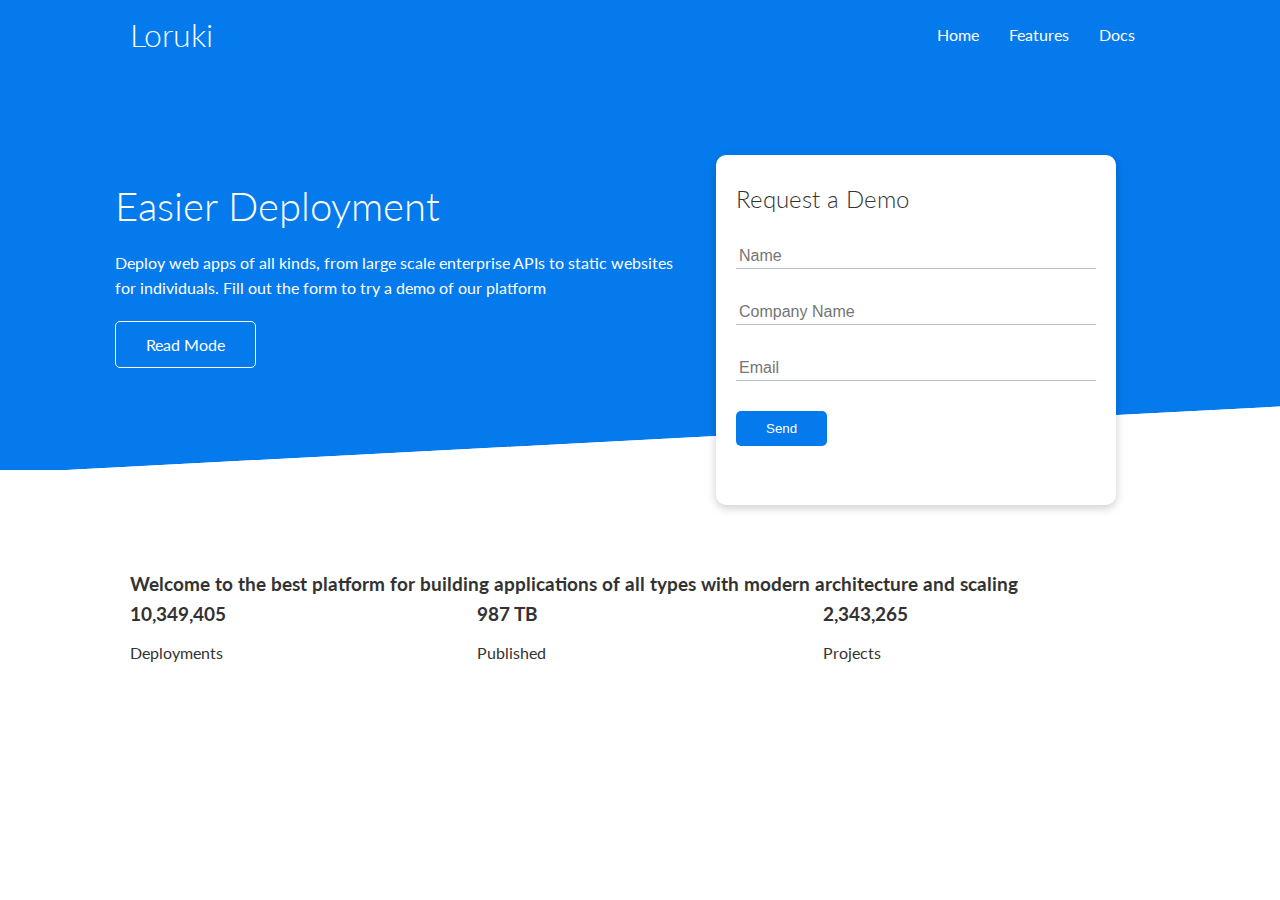
==== index.html @ 681458d2 "First commit with all images, Header/Navbar and Showcase sections" ====
<!DOCTYPE html>
<html lang="en">
<head>
	<meta charset="UTF-8">
	<meta http-equiv="X-UA-Compatible" content="IE=edge">
	<meta name="viewport" content="width=device-width, initial-scale=1.0">
	<link rel="stylesheet" href="https://cdnjs.cloudflare.com/ajax/libs/font-awesome/6.1.2/css/all.min.css" integrity="sha512-1sCRPdkRXhBV2PBLUdRb4tMg1w2YPf37qatUFeS7zlBy7jJI8Lf4VHwWfZZfpXtYSLy85pkm9GaYVYMfw5BC1A==" crossorigin="anonymous" referrerpolicy="no-referrer" />
	<link rel="stylesheet" href="css/style.css">
	<title>Loruki | Cloud Hosting For Everyone</title>
</head>
<body>
	<!-- Navbar -->
	<div class="navbar">
		<div class="container flex">
			<h1 class="logo">Loruki</h1>
			<nav>
				<ul>
					<li><a href="index.html">Home</a></li>
					<li><a href="features.html">Features</a></li>
					<li><a href="docs.html">Docs</a></li>
				</ul>
			</nav>
		</div>
	</div>

	<!-- Header -->
	<section class="showcase">
		<div class="container grid">
			<div class="showcase-text">
				<h1>Easier Deployment</h1>
				<p>Deploy web apps of all kinds, from large scale enterprise APIs to static websites for individuals. Fill out the form to try a demo of our platform</p>
				<a href="features.html" class="btn btn-outline">Read Mode</a>
			</div>
		
			<div class="showcase-form card">
				<h2>Request a Demo</h2>
				<form>
					<div class="form-control">
						<input type="text" name="name" placeholder="Name" required>
					</div>
					<div class="form-control">
						<input type="text" name="company" placeholder="Company Name" required>
					</div>
					<div class="form-control">
						<input type="email" name="email" placeholder="Email" required>
					</div>
					<input type="submit" value="Send" class="btn btn-primary">
				</form>
			</div>
		</div>
	</section>

	<!-- Stats -->
	<section class="stats">
		<div class="container">
			<h3 class="stats-heading text-center my-1">
				Welcome to the best platform for building applications of all types with modern architecture and scaling 
			</h3>
			<div class="grid grid-3 text-center my-4">
				<div>
					<i class="fas fa-server fa-3x"></i>
					<h3>10,349,405</h3>
					<p class="text-secondary">Deployments</p>
				</div>
				<div>
					<i class="fas fa-upload fa-3x"></i>
					<h3>987 TB</h3>
					<p class="text-secondary">Published</p></div>
				<div>
					<i class="fas fa-project-diagram fa-3x"></i>
					<h3>2,343,265</h3>
					<p class="text-secondary">Projects</p></div>
			</div>
		</div>
	</section>

	<!-- Footer -->
	<footer>

	</footer>
</body>
</html>
---- css/style.css ----
@import url('https://fonts.googleapis.com/css2?family=Lato:wght@300&display=swap');

:root {
  --primary-color: #047aed;
}

* {
	box-sizing: border-box;
	padding: 0;
	margin: 0;
}

body {
	font-family: 'Lato', sans-serif;
	color: #333;
	line-height: 1.6;
}

ul {
	list-style-type: none;
}

a {
	text-decoration: none;
	color: #333;
}

h1,
h2 {
	font-weight: 300;
  line-height: 1.2;
  margin: 10px 0;
}

p {
  margin: 10px 0;
}

img {
  width: 100%;
}

/* Navbar */
.navbar {
  background-color: var(--primary-color);
  color: #fff;
  height: 70px;
  
}

.navbar ul {
  display: flex;
}

.navbar a {
  color: #fff;
  padding: 10px;
  margin: 0 5px;
}

.navbar a:hover {
  border-bottom: 2px #fff solid;
}

.navbar .flex {
  justify-content: space-between;
}

/* Showcase */
.showcase {
  height: 400px;
  background-color: var(--primary-color);
  color: #fff;
  position: relative;
}

.showcase h1 {
  font-size: 40px;
}

.showcase p {
  margin: 20px 0;
}

.showcase .grid {
  grid-template-columns: 55% 45%;
  gap: 30px;
  overflow: visible;
}

.showcase-form{
  position: relative;
  top: 60px;
  height: 350px;
  width: 400px;
  padding: 40px;
  z-index: 100;
}

.showcase-form .form-control {
  margin: 30px 0;
}

.showcase-form input[type='text'],
.showcase-form input[type='email'] {
  border: none;
  border-bottom: 1px solid #b4becb;
  vertical-align: bottom;
  width: 100%;
  padding: 3px;
  font-size: 16px;
}

.showcase-form input:focus {
  outline: none;
}

.showcase::before,
.showcase::after {
  content: '';
  position: absolute;
  height: 100px;
  bottom: -70px;
  right: 0;
  left: 0;
  background-color: #fff;
  transform: skewY(-3deg);
  /* lines below maybe not needed */
  -webkit-transform: skewY(-3deg);
  -moz-transform: skewY(-3deg);
  -ms-transform: skewY(-3deg);
}

/* Stats */
.stats {
  padding-top: 100px;
}

/* Utilities */
.container {
  max-width: 1100px;
  margin: 0 auto;
  overflow: auto;
  padding: 0 40px;
}

.card {
  background-color: #fff;
  color: #333;
  border-radius: 10px;
  box-shadow: 0 3px 10px rgba(0, 0, 0, 0.2);
  padding: 20px;
  margin: 10px;
}

.btn {
  display: inline-block;
  padding: 10px 30px;
  cursor: pointer;
  background: var(--primary-color);
  color: #fff;
  border: none;
  border-radius: 5px;
}

.btn-outline {
  background-color:transparent;
  border: 1px solid #fff;
}

.btn:hover {
  transform: scale(.98);
}

.flex {
  display: flex;
  justify-content: center;
  align-items: center;
  height: 100%;
}

.grid {
  display: grid;
  grid-template-columns: repeat(2, 1fr);
  gap: 20px;
  justify-content: center;
  align-items: center;
  height: 100%;
}

.grid-3 {
  grid-template-columns: repeat(3, 1fr);
}
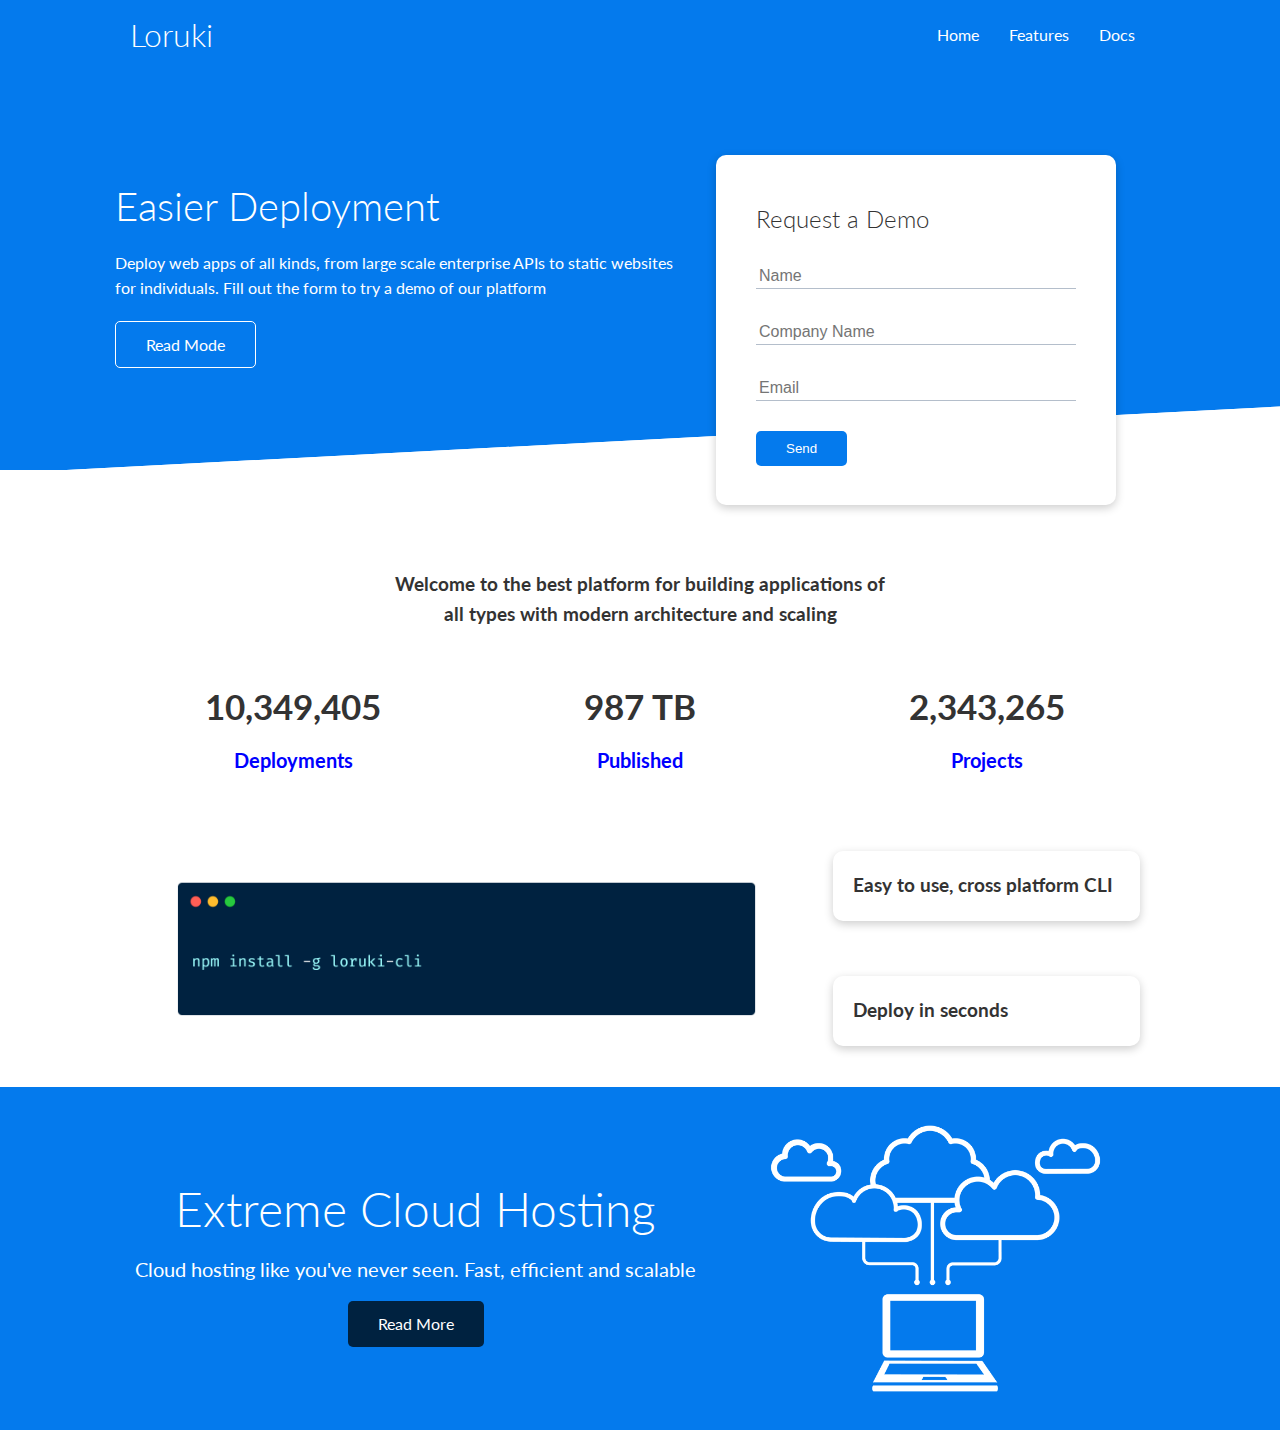
==== commit dfa87b0b: "Add Cli and Cloud sections" ====
--- a/index.html
+++ b/index.html
@@ -5,6 +5,7 @@
 	<meta http-equiv="X-UA-Compatible" content="IE=edge">
 	<meta name="viewport" content="width=device-width, initial-scale=1.0">
 	<link rel="stylesheet" href="https://cdnjs.cloudflare.com/ajax/libs/font-awesome/6.1.2/css/all.min.css" integrity="sha512-1sCRPdkRXhBV2PBLUdRb4tMg1w2YPf37qatUFeS7zlBy7jJI8Lf4VHwWfZZfpXtYSLy85pkm9GaYVYMfw5BC1A==" crossorigin="anonymous" referrerpolicy="no-referrer" />
+	<link rel="stylesheet" href="css/utilities.css">
 	<link rel="stylesheet" href="css/style.css">
 	<title>Loruki | Cloud Hosting For Everyone</title>
 </head>
@@ -23,7 +24,7 @@
 		</div>
 	</div>
 
-	<!-- Header -->
+	<!-- Showcase -->
 	<section class="showcase">
 		<div class="container grid">
 			<div class="showcase-text">
@@ -74,6 +75,31 @@
 		</div>
 	</section>
 
+	<!-- Cli -->
+	<section class="cli">
+		<div class="container grid">
+			<img src="images/cli.png" alt="">
+			<div class="card">
+				<h3>Easy to use, cross platform CLI</h3>
+			</div>
+			<div class="card">
+				<h3>Deploy in seconds</h3>
+			</div>
+		</div>
+	</section>
+
+	<!-- Cloud -->
+	<section class="cloud bg-primary my-2 py-2">
+		<div class="container grid">
+			<div class="text-center">
+				<h2 class="lg">Extreme Cloud Hosting</h2>
+				<p class="lead my-1">Cloud hosting like you've never seen. Fast, efficient and scalable</p>
+				<a href="features.html" class="btn btn-dark">Read More</a>
+			</div>
+			<img src="/images/cloud.png" alt="">
+		</div>
+	</section>
+
 	<!-- Footer -->
 	<footer>
 
--- a/css/utilities.css
+++ b/css/utilities.css
@@ -0,0 +1,187 @@
+.container {
+  max-width: 1100px;
+  margin: 0 auto;
+  overflow: auto;
+  padding: 0 40px;
+}
+
+.card {
+  background-color: #fff;
+  color: #333;
+  border-radius: 10px;
+  box-shadow: 0 3px 10px rgba(0, 0, 0, 0.2);
+  padding: 20px;
+  margin: 10px;
+}
+
+.btn {
+  display: inline-block;
+  padding: 10px 30px;
+  cursor: pointer;
+  background: var(--primary-color);
+  color: #fff;
+  border: none;
+  border-radius: 5px;
+}
+
+/* Backgrounds & colored buttons */
+
+.bg-primary,
+.btn-primary {
+  background: var(--primary-color);
+  color: #fff;
+}
+
+.bg-secondary,
+.btn-secondary {
+  background: var(--secondary-color);
+  color: #fff;
+}
+
+.bg-dark,
+.btn-dark {
+  background: var(--dark-color);
+  color: #fff;
+}
+
+.bg-light,
+.btn-light {
+  background: var(--light-color);
+  color: #333;
+}
+
+.btn-outline {
+  background-color:transparent;
+  border: 1px solid #fff;
+}
+
+.btn:hover {
+  transform: scale(.98);
+}
+
+/* Text sizes */
+.lead {
+  font-size: 20px;
+}
+
+.sm {
+  font-size: 1rem;
+}
+
+.md{
+  font-size: 2rem;
+}
+
+.lg {
+  font-size: 3rem;
+}
+
+.xl {
+  font-size: 4rem;
+}
+
+.text-center {
+  text-align: center;
+}
+
+.flex {
+  display: flex;
+  justify-content: center;
+  align-items: center;
+  height: 100%;
+}
+
+.grid {
+  display: grid;
+  grid-template-columns: repeat(2, 1fr);
+  gap: 20px;
+  justify-content: center;
+  align-items: center;
+  height: 100%;
+}
+
+.grid-3 {
+  grid-template-columns: repeat(3, 1fr);
+}
+
+/* Margin */
+.my-1 {
+  margin: 1rem 0;
+}
+
+.my-2 {
+  margin: 1.5rem 0;
+}
+
+.my-3 {
+  margin: 2rem 0;
+}
+
+.my-4 {
+  margin: 3rem 0;
+}
+
+.my-5 {
+  margin: 4rem 0;
+}
+
+.m-1 {
+  margin: 1rem;
+}
+
+.m-2 {
+  margin: 1.5rem;
+}
+
+.m-3 {
+  margin: 2rem;
+}
+
+.m-4 {
+  margin: 3rem;
+}
+
+.m-5 {
+  margin: 4rem;
+}
+
+/* Padding */
+.py-1 {
+  padding: 1rem 0;
+}
+
+.py-2 {
+  padding: 1.5rem 0;
+}
+
+.py-3 {
+  padding: 2rem 0;
+}
+
+.py-4 {
+  padding: 3rem 0;
+}
+
+.py-5 {
+  padding: 4rem 0;
+}
+
+.p-1 {
+  padding: 1rem;
+}
+
+.p-2 {
+  padding: 1.5rem;
+}
+
+.p-3 {
+  padding: 2rem;
+}
+
+.p-4 {
+  padding: 3rem;
+}
+
+.p-5 {
+  padding: 4rem;
+}--- a/css/style.css
+++ b/css/style.css
@@ -2,6 +2,9 @@
 
 :root {
   --primary-color: #047aed;
+  --secondary-color: #1c3fa8;
+  --dark-color: #002240;
+  --light-color: #f4f4f4;
 }
 
 * {
@@ -136,58 +139,34 @@
   padding-top: 100px;
 }
 
-/* Utilities */
-.container {
-  max-width: 1100px;
-  margin: 0 auto;
-  overflow: auto;
-  padding: 0 40px;
+.stats-heading {
+  max-width: 500px;
+  margin: auto;
 }
 
-.card {
-  background-color: #fff;
-  color: #333;
-  border-radius: 10px;
-  box-shadow: 0 3px 10px rgba(0, 0, 0, 0.2);
-  padding: 20px;
-  margin: 10px;
+.stats .grid h3{
+  font-size: 35px;
 }
 
-.btn {
-  display: inline-block;
-  padding: 10px 30px;
-  cursor: pointer;
-  background: var(--primary-color);
-  color: #fff;
-  border: none;
-  border-radius: 5px;
+.stats .grid p{
+  font-size: 20px;
+  font-weight: bold;
+  color: blue;
 }
 
-.btn-outline {
-  background-color:transparent;
-  border: 1px solid #fff;
+/* Cli */
+.cli .grid {
+  grid-template-columns: repeat(3, 1fr);
+  grid-template-rows: repeat(2, 1fr);
 }
 
-.btn:hover {
-  transform: scale(.98);
+.cli .grid > *:first-child {
+  /* grid-column: 1 / 3; -- Same as below */
+  grid-column: 1 / span 2;
+  grid-row: 1 / span 2;
 }
 
-.flex {
-  display: flex;
-  justify-content: center;
-  align-items: center;
-  height: 100%;
-}
-
-.grid {
-  display: grid;
-  grid-template-columns: repeat(2, 1fr);
-  gap: 20px;
-  justify-content: center;
-  align-items: center;
-  height: 100%;
-}
-
-.grid-3 {
-  grid-template-columns: repeat(3, 1fr);
+/* Cloud */
+.cloud .grid {
+  grid-template-columns: 4fr 3fr;
 }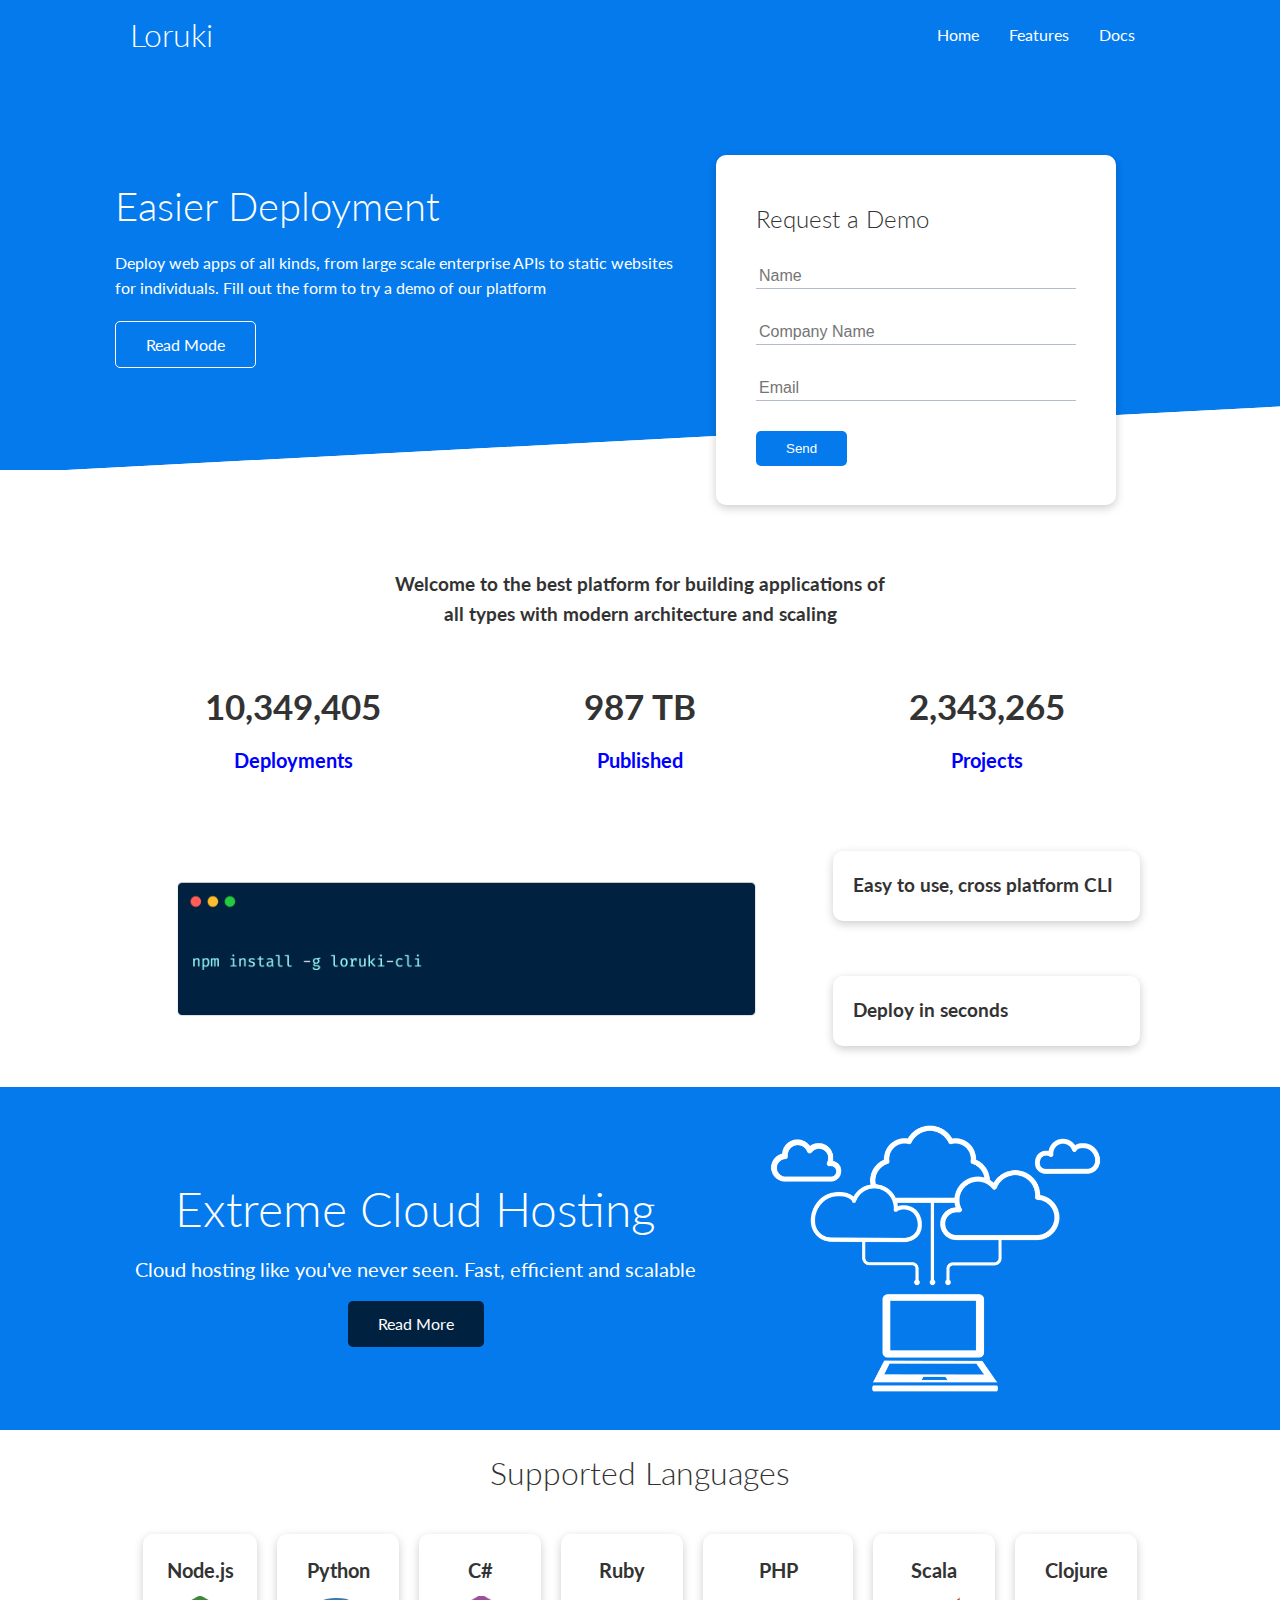
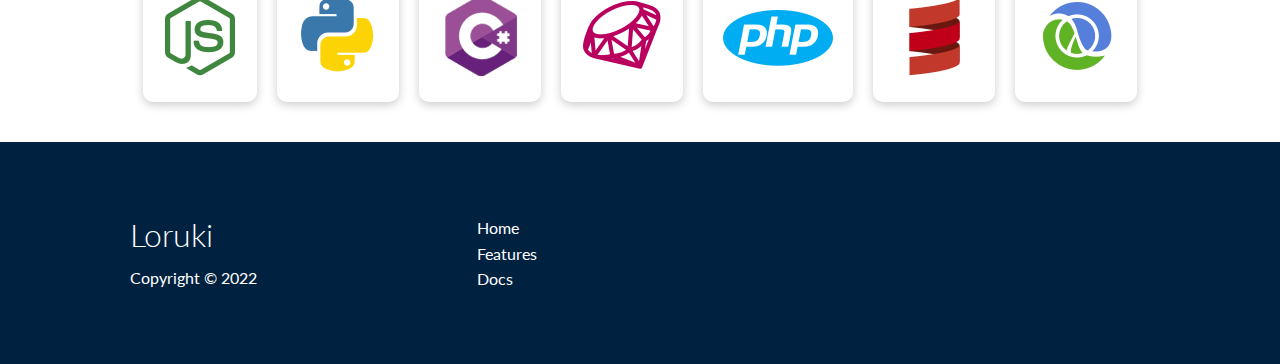
==== commit 8899a5d3: "Add Languages and Footer sections" ====
--- a/index.html
+++ b/index.html
@@ -100,9 +100,62 @@
 		</div>
 	</section>
 
+	<!-- Languages -->
+	<section class="languages">
+		<h2 class="md text-center my-2">Supported Languages</h2>
+		<div class="container flex">
+			<div class="card">
+				<h4>Node.js</h4>
+				<img src="/images/logos/node.png" alt="">
+			</div>
+			<div class="card">
+				<h4>Python</h4>
+				<img src="/images/logos/python.png" alt="">
+			</div>
+			<div class="card">
+				<h4>C#</h4>
+				<img src="/images/logos/csharp.png" alt="">
+			</div>
+			<div class="card">
+				<h4>Ruby</h4>
+				<img src="/images/logos/ruby.png" alt="">
+			</div>
+			<div class="card">
+				<h4>PHP</h4>
+				<img src="/images/logos/php.png" alt="">
+			</div>
+			<div class="card">
+				<h4>Scala</h4>
+				<img src="/images/logos/scala.png" alt="">
+			</div>
+			<div class="card">
+				<h4>Clojure</h4>
+				<img src="/images/logos/clojure.png" alt="">
+			</div>
+		</div>
+	</section>
+
 	<!-- Footer -->
-	<footer>
-
+	<footer class="footer bg-dark py-5">
+		<div class="container grid grid-3">
+			<div>
+				<h1>Loruki</h1>
+				<p>Copyright &copy; 2022</p>
+			</div>
+			<nav>
+				<ul>
+					<li><a href="index.html">Home</a></li>
+					<li><a href="features.html">Features</a></li>
+					<li><a href="docs.html">Docs</a></li>
+				</ul>
+			</nav>
+			<div class="social">
+				<a href="#"><i class="fab fa-github fa-2x"></i></a>
+				<a href="#"><i class="fab fa-twitter fa-2x"></i></a>
+				<a href="#"><i class="fab fa-facebook fa-2x"></i></a>
+				<a href="#"><i class="fab fa-instagram fa-2x"></i></a>
+			</div>
+		</div>
 	</footer>
 </body>
 </html>--- a/css/utilities.css
+++ b/css/utilities.css
@@ -25,7 +25,6 @@
 }
 
 /* Backgrounds & colored buttons */
-
 .bg-primary,
 .btn-primary {
   background: var(--primary-color);
@@ -48,6 +47,15 @@
 .btn-light {
   background: var(--light-color);
   color: #333;
+}
+
+.bg-primary a,
+.btn-primary a,
+.bg-secondary a,
+.btn-secondary a,
+.bg-dark a,
+.btn-dark a {
+  color: #fff;
 }
 
 .btn-outline {
@@ -102,6 +110,10 @@
 
 .grid-3 {
   grid-template-columns: repeat(3, 1fr);
+}
+
+.grid-7 {
+  grid-template-columns: repeat(7, 1fr);
 }
 
 /* Margin */
--- a/css/style.css
+++ b/css/style.css
@@ -169,4 +169,30 @@
 /* Cloud */
 .cloud .grid {
   grid-template-columns: 4fr 3fr;
+}
+
+/* Languages */
+.languages .flex {
+  flex-wrap: wrap;
+}
+
+.languages .card {
+  text-align: center;
+  margin: 18px 10px 40px;
+  transition: transform 0.2s ease-in;
+}
+
+.languages .card h4 {
+  font-size: 20px;
+  margin-bottom: 10px;
+}
+
+.languages .card:hover {
+  transform: translateY(-15px);
+  cursor: pointer;
+}
+
+/* Footer */
+.footer .social a {
+  margin: 0 10px;
 }